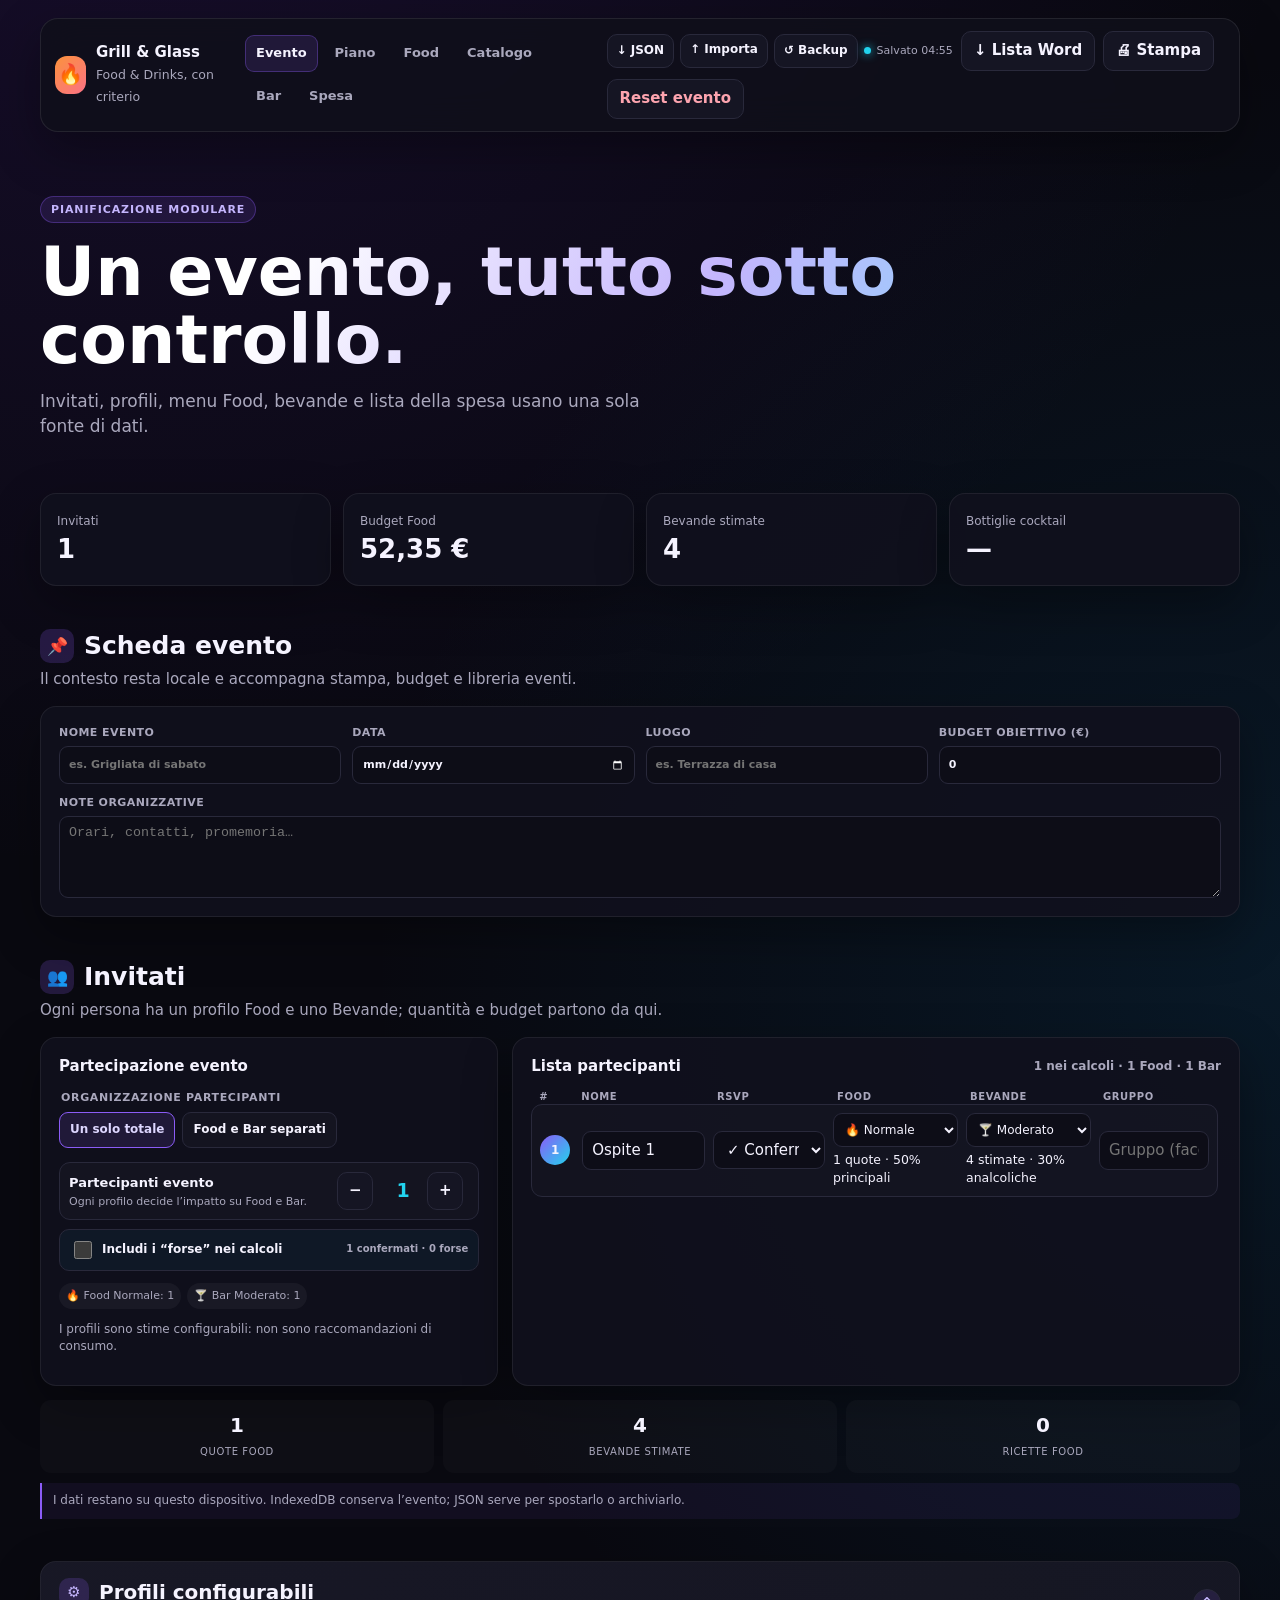
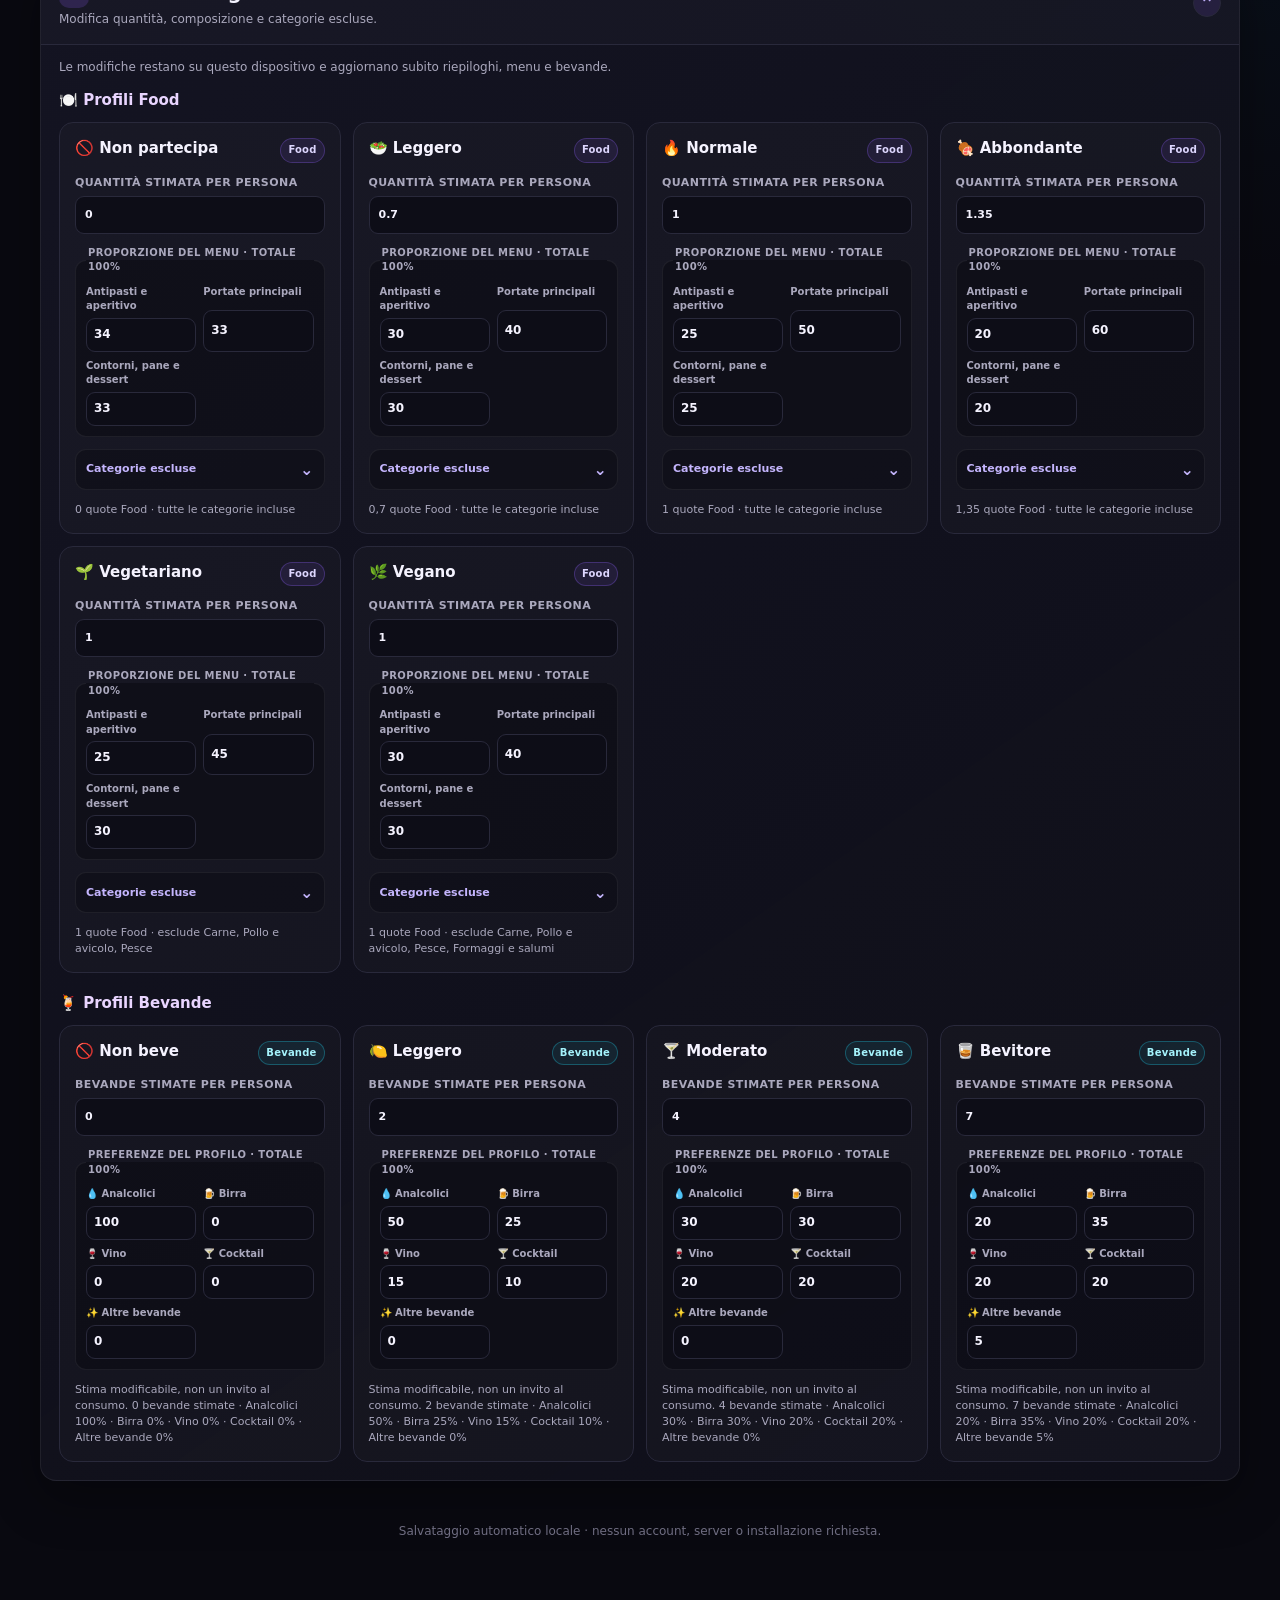
==== Grill-and-Glass/index.html @ 25c5780f "Add Grill & Glass event planner" ====
<!doctype html>
<html lang="it">
<head>
  <meta charset="utf-8">
  <meta name="viewport" content="width=device-width,initial-scale=1">
  <meta name="color-scheme" content="dark">
  <meta name="description" content="Pianifica Food, bevande, menu e acquisti per il tuo evento.">
  <title>Grill & Glass — Food & Drinks</title>
  <link rel="icon" href="data:image/svg+xml,%3Csvg xmlns='http://www.w3.org/2000/svg' viewBox='0 0 64 64'%3E%3Ctext y='.9em' font-size='56'%3E🔥%3C/text%3E%3C/svg%3E">
  <link rel="stylesheet" href="css/app.css">
</head>
<body>
  <main class="app">
    <header class="topbar">
      <div class="brand">
        <div class="brand-mark">🔥</div>
        <div><strong>Grill &amp; Glass</strong><small>Food &amp; Drinks, con criterio</small></div>
      </div>
      <nav class="nav-tabs" aria-label="Sezioni del planner">
        <button class="nav-tab active" type="button" data-view="event">Evento</button>
        <button class="nav-tab" type="button" data-view="plan">Piano</button>
        <button class="nav-tab" type="button" data-view="food">Food</button>
        <button class="nav-tab" type="button" data-view="catalog">Catalogo</button>
        <button class="nav-tab" type="button" data-view="drinks">Bar</button>
        <button class="nav-tab" type="button" data-view="shopping">Spesa</button>
      </nav>
      <div class="actions">
        <button class="btn" type="button" id="exportBtn">↓ Lista Word</button>
        <button class="btn" type="button" id="printBtn">🖨 Stampa</button>
        <button class="btn danger" type="button" id="resetAllBtn">Reset evento</button>
      </div>
    </header>

    <div class="page" id="event">
      <section class="hero">
        <span class="eyebrow">Pianificazione modulare</span>
        <h1>Un evento, tutto sotto controllo.</h1>
        <p>Invitati, profili, menu Food, bevande e lista della spesa usano una sola fonte di dati.</p>
      </section>
      <section class="overview" aria-label="Riepilogo evento">
        <div class="metric"><span>Invitati</span><b id="ovGuests">—</b></div>
        <div class="metric"><span>Budget Food</span><b id="ovCost">—</b></div>
        <div class="metric"><span>Bevande stimate</span><b id="ovDrinks">—</b></div>
        <div class="metric"><span>Bottiglie cocktail</span><b id="ovBottles">—</b></div>
      </section>

      <section class="section event-brief-section">
        <div class="section-head"><div><div class="section-title"><i>📌</i>Scheda evento</div><p>Il contesto resta locale e accompagna stampa, budget e libreria eventi.</p></div></div>
        <article class="panel"><div class="event-brief" id="eventBrief"></div></article>
      </section>

      <section class="section" id="guests">
        <div class="section-head">
          <div>
            <div class="section-title"><i>👥</i>Invitati</div>
            <p>Ogni persona ha un profilo Food e uno Bevande; quantità e budget partono da qui.</p>
          </div>
        </div>
        <div class="two-col">
          <article class="panel">
            <div class="subhead">Partecipazione evento</div>
            <fieldset class="mode-switch">
              <legend>Organizzazione partecipanti</legend>
              <label><input type="radio" name="participantMode" value="single">Un solo totale</label>
              <label><input type="radio" name="participantMode" value="separate">Food e Bar separati</label>
            </fieldset>
            <div class="audience-controls" id="audienceControls"></div>
            <div class="profile-summary" id="profileSummary" aria-live="polite"></div>
            <p class="hint">I profili sono stime configurabili: non sono raccomandazioni di consumo.</p>
            <p class="guest-warning" id="guestWarning" hidden></p>
          </article>
          <article class="panel">
            <div class="subhead">Lista partecipanti <span class="hint" id="estimateLabel"></span></div>
            <div class="participant-head"><span>#</span><span>Nome</span><span>RSVP</span><span>Food</span><span>Bevande</span><span>Gruppo</span></div>
            <div class="participant-list" id="participantList"></div>
          </article>
        </div>
        <div class="totals">
          <div class="total"><b id="guestEstimated">—</b><span>Quote Food</span></div>
          <div class="total"><b id="guestDrinkers">—</b><span>Bevande stimate</span></div>
          <div class="total"><b id="guestConfigured">—</b><span>Ricette Food</span></div>
        </div>
      </section>

      <section class="section">
        <details class="panel profile-settings" open>
          <summary><span><span class="section-title compact"><i>⚙️</i>Profili configurabili</span><small>Modifica quantità, composizione e categorie escluse.</small></span><span class="summary-chevron">⌄</span></summary>
          <p class="hint">Le modifiche restano su questo dispositivo e aggiornano subito riepiloghi, menu e bevande.</p>
          <div id="profileEditor"></div>
        </details>
      </section>
    </div>

    <section class="section page" id="plan" hidden>
      <div class="page-kicker">Event control</div>
      <div class="section-head"><div><div class="section-title"><i>✨</i>Piano evento</div><p>Controlli rapidi, avanzi e una libreria locale di eventi e template.</p></div></div>
      <div class="plan-grid">
        <article class="panel"><div class="subhead"><span>Controllo di completezza</span><span class="hint" id="planCheckMeta"></span></div><div id="planChecks" class="check-list"></div></article>
        <article class="panel"><div class="subhead"><span>Budget</span><span class="hint">Stima modificabile</span></div><div id="budgetSummary" class="budget-summary"></div></article>
      </div>
      <article class="panel leftovers-panel">
        <div class="subhead"><span>♻️ Piano avanzi e sprechi</span><span class="hint">Promemoria locali: verifica sempre sicurezza e conservazione.</span></div>
        <p class="hint">Indica un’azione soltanto per ciò che vuoi pianificare dopo l’evento; l’app non suggerisce tempi di conservazione.</p>
        <div id="leftoversList" class="leftovers-list"></div>
      </article>
      <article class="panel library-panel">
        <div class="subhead"><span>🗂 Libreria locale</span><div class="inline"><button class="btn" id="duplicateEventBtn" type="button">＋ Duplica evento</button><button class="btn" id="saveTemplateBtn" type="button">☆ Salva come template</button></div></div>
        <p class="hint">Ogni evento resta in IndexedDB su questo dispositivo. I template eliminano spunte di spesa e piano avanzi.</p>
        <div id="eventLibrary" class="event-library"></div>
      </article>
    </section>

    <section class="section page" id="food" hidden>
      <div class="page-kicker">Food operations</div>
      <div class="section-head">
        <div>
          <div class="section-title"><i>🍽️</i>Food</div>
          <p>Scegli il tipo di evento, componi un menu modulare e conserva la tua lista base.</p>
        </div>
        <div class="actions">
          <button class="btn" type="button" id="selectAllBtn">✓ Tutto acquistato</button>
          <button class="btn" type="button" id="deselectAllBtn">○ Deseleziona</button>
          <button class="btn" type="button" id="resetQtyBtn">↺ Reset quantità</button>
          <button class="btn warm" type="button" id="addProductBtn">＋ Prodotto</button>
        </div>
      </div>

      <div class="panel event-type-panel">
        <label for="eventType"><b>Tipo di evento</b><select id="eventType"></select></label>
        <p id="eventTypeDescription" class="hint"></p>
        <div class="food-plan-summary" id="foodPlanSummary" aria-live="polite"></div>
      </div>
      <div class="menu-categories" id="foodCategoryControls"></div>
      <div id="foodRecipeAccordions"></div>

      <div class="panel toolbar">
        <label class="filter" for="productCategory">Lista base<select id="productCategory"></select></label>
        <label class="search" for="productSearch">Cerca prodotto<input id="productSearch" type="search" placeholder="es. costine, pane…"></label>
        <span class="hint" id="productVisible"></span>
      </div>
      <div class="panel">
        <div class="subhead"><span>Spesa completata</span><span class="hint" id="purchaseProgress"></span></div>
        <div class="progress-wrap"><div class="progress" id="purchaseBar"></div></div>
      </div>
      <div id="productList"></div>
      <article class="panel shopping" id="summary">
        <div class="subhead"><span>🛒 Lista della spesa</span><span class="hint" id="shoppingMeta"></span></div>
        <div class="scroll">
          <table>
            <thead><tr><th>Categoria</th><th>Prodotto o ricetta</th><th>Origine</th><th>Quantità</th><th>Prezzo</th><th>Stato</th></tr></thead>
            <tbody id="shoppingBody"></tbody>
          </table>
        </div>
      </article>
    </section>

    <section class="section page" id="shopping" hidden>
      <div class="page-kicker">Shopping run</div>
      <div class="section-head"><div><div class="section-title"><i>🛒</i>Spesa sul campo</div><p>Solo ciò che manca, ordinato per categoria e pensato per il telefono.</p></div><div class="actions"><button class="btn" type="button" id="fieldCheckAllBtn">✓ Segna tutto</button><button class="btn" type="button" id="fieldPrintBtn">🖨 Stampa</button></div></div>
      <div class="panel field-summary" id="fieldShoppingSummary"></div>
      <div id="fieldShoppingList" class="field-shopping-list"></div>
    </section>

    <section class="section page" id="catalog" hidden>
      <div class="page-kicker">Food catalogue</div>
      <div class="section-head">
        <div>
          <div class="section-title"><i>📚</i>Tutte le ricette</div>
          <p>Esplora proposte per tutti i tipi di evento; la selezione entra nel menu attivo.</p>
        </div>
      </div>
      <div class="panel toolbar">
        <label class="filter" for="catalogCategory">Categoria<select id="catalogCategory"></select></label>
        <label class="search" for="catalogSearch">Cerca ricetta<input id="catalogSearch" type="search" placeholder="es. focaccia, pesce, vegano…"></label>
        <span class="hint" id="catalogVisible"></span>
      </div>
      <div class="recipe-grid" id="catalogGrid"></div>
    </section>

    <section class="section page" id="drinks" hidden>
      <div class="page-kicker">Bar operations</div>
      <div class="section-head">
        <div>
          <div class="section-title"><i>🍹</i>Bevande</div>
          <p>Il totale deriva dai profili; qui decidi soltanto come distribuirlo.</p>
        </div>
      </div>
      <article class="panel mix-panel">
        <div class="subhead"><span>Mix bevande</span><span class="hint" id="mixTotal">—</span></div>
        <p class="hint">Modificare una quota ribilancia le altre. Il mix fa sempre 100% e non cambia il totale stimato.</p>
        <div id="drinkMix"></div>
        <div class="inline"><button class="btn" type="button" id="suggestedMixBtn">↺ Usa il suggerimento dei profili</button><span class="hint" id="mixSuggestion"></span></div>
      </article>
      <div class="panel toolbar">
        <label class="search" for="drinkSearch">Cerca cocktail<input id="drinkSearch" type="search" placeholder="es. spritz, gin…"></label>
        <label class="filter" for="drinkCategory">Categoria<select id="drinkCategory"></select></label>
        <span class="hint" id="drinkSelected"></span>
      </div>
      <div class="drink-grid" id="drinkGrid"></div>
      <div class="panel" style="margin-top:14px">
        <div class="subhead"><span>Ripartizione cocktail</span><span class="hint" id="mixerMeta"></span></div>
        <div class="mixer" id="mixerList"></div>
      </div>
      <div class="drink-results">
        <article class="panel">
          <div class="subhead">Distribuzione bevande</div>
          <div class="bars" id="drinkBars"></div>
          <div class="subhead" style="margin-top:18px">Profili partecipanti</div>
          <div class="bars" id="profileBars"></div>
        </article>
        <article class="panel">
          <div class="subhead">Ingredienti cocktail e bottiglie</div>
          <p class="hint">Modifica la capacità della bottiglia: il calcolo aggiorna subito il risultato.</p>
          <div id="ingredientList"></div>
          <div class="bottle-grid" id="bottleGrid" style="margin-top:12px"></div>
        </article>
      </div>
    </section>

    <p class="footer">Salvataggio automatico locale · nessun account, server o installazione richiesta.</p>
  </main>

  <div class="dialog" id="productDialog" role="dialog" aria-modal="true" aria-labelledby="dialogTitle">
    <form class="modal" id="productForm">
      <div class="subhead"><h2 id="dialogTitle">Aggiungi prodotto</h2><button class="icon-btn" type="button" id="dialogClose" aria-label="Chiudi">×</button></div>
      <div class="fields">
        <div class="field full"><label for="newName">Nome prodotto</label><input id="newName" required></div>
        <div class="field"><label for="newCategory">Categoria</label><input id="newCategory" placeholder="Varie"></div>
        <div class="field"><label for="newUnit">Unità</label><input id="newUnit" placeholder="unità"></div>
        <div class="field"><label for="newPerPerson">Quantità per persona</label><input id="newPerPerson" type="number" min="0" step="0.1" value="0"></div>
        <div class="field"><label for="newBase">Quantità base</label><input id="newBase" type="number" min="0" step="0.1" value="1"></div>
        <div class="field"><label for="newPrice">Prezzo unitario €</label><input id="newPrice" type="number" min="0" step="0.01" value="0"></div>
        <div class="field"><label for="newEquiv">Unità equivalente</label><input id="newEquiv" placeholder="es. kg"></div>
        <div class="field full"><label for="newFactor">Fattore equivalenza (opzionale)</label><input id="newFactor" type="number" min="0" step="0.01" value="1"></div>
      </div>
      <div class="modal-foot"><button class="btn" type="button" id="dialogCancel">Annulla</button><button class="btn primary" type="submit">Aggiungi</button></div>
    </form>
  </div>
  <div class="toast" id="toast" role="status" aria-live="polite"></div>

  <script src="js/formatters.js?v=5"></script>
  <script src="data/defaults.js?v=5"></script>
  <script src="data/food-drinks.js?v=5"></script>
  <script src="js/storage.js?v=5"></script>
  <script src="js/state.js?v=5"></script>
  <script src="js/calculations.js?v=5"></script>
  <script src="js/render/ui.js?v=5"></script>
  <script src="js/app.js?v=5"></script>
</body>
</html>
---- Grill-and-Glass/css/app.css ----
:root{--bg:#090910;--surface:#10101b;--card:#151523;--card2:#1b1b2b;--line:#29293b;--text:#f5f3ff;--muted:#aaa8bd;--dim:#737186;--violet:#8b5cf6;--cyan:#22d3ee;--orange:#fb923c;--pink:#fb7185;--green:#4ade80;--r:16px;--shadow:0 18px 50px #0005}*{box-sizing:border-box}html{scroll-behavior:smooth}body{margin:0;background:radial-gradient(circle at 10% -10%,#4c1d953b,transparent 32%),radial-gradient(circle at 100% 30%,#07598532,transparent 35%),var(--bg);color:var(--text);font:15px/1.45 Inter,ui-sans-serif,system-ui,sans-serif}button,input,select{font:inherit}button{cursor:pointer}button:focus-visible,input:focus-visible,select:focus-visible{outline:3px solid #22d3ee99;outline-offset:2px}.app{max-width:1240px;margin:auto;padding:18px 20px 70px}.topbar{position:sticky;top:12px;z-index:10;display:flex;align-items:center;justify-content:space-between;gap:14px;padding:12px 14px;margin-bottom:36px;border:1px solid #ffffff16;border-radius:18px;background:#10101bd9;backdrop-filter:blur(18px);box-shadow:var(--shadow)}.brand{display:flex;gap:10px;align-items:center}.brand-mark{display:grid;place-items:center;width:38px;height:38px;border-radius:12px;background:linear-gradient(135deg,var(--orange),var(--pink));font-size:20px}.brand strong{display:block;font-size:15px}.brand small{color:var(--muted)}.nav,.actions,.toolbar,.stepper,.inline{display:flex;gap:8px;align-items:center;flex-wrap:wrap}.nav a{color:var(--muted);text-decoration:none;font-size:13px}.btn,.icon-btn,.chip{border:1px solid var(--line);background:var(--card);color:var(--text);border-radius:10px;min-height:38px;padding:8px 12px;font-weight:650}.btn:hover,.icon-btn:hover{border-color:#8b5cf6aa;background:var(--card2)}.btn.primary{border:0;background:linear-gradient(135deg,var(--violet),#2563eb)}.btn.warm{border:0;background:linear-gradient(135deg,#ea580c,var(--pink))}.btn.danger{color:#fda4af}.icon-btn{padding:0;width:36px}.hero{padding:28px 0 34px}.eyebrow{display:inline-flex;padding:5px 10px;border:1px solid #8b5cf655;border-radius:999px;color:#c4b5fd;background:#8b5cf622;font-size:11px;font-weight:800;letter-spacing:.08em;text-transform:uppercase}.hero h1{font-size:clamp(38px,7vw,68px);line-height:1;margin:15px 0;background:linear-gradient(120deg,#fff 20%,#c4b5fd 55%,#67e8f9);color:transparent;background-clip:text}.hero p{max-width:620px;color:var(--muted);font-size:17px;margin:0}.overview{display:grid;grid-template-columns:repeat(4,1fr);gap:12px;margin:20px 0 42px}.metric,.panel,.card{border:1px solid #ffffff12;background:#11111ddd;border-radius:var(--r);box-shadow:var(--shadow)}.metric{padding:16px}.metric b{display:block;font-size:26px;font-variant-numeric:tabular-nums}.metric span,.hint,.muted{color:var(--muted);font-size:12px}.section{margin:42px 0}.section-head{display:flex;align-items:end;justify-content:space-between;gap:16px;margin-bottom:15px}.section-title{display:flex;gap:10px;align-items:center;font-size:25px;font-weight:800}.section-title i{display:grid;place-items:center;width:34px;height:34px;border-radius:10px;background:#8b5cf633;color:#c4b5fd;font-style:normal;font-size:17px}.section-head p{margin:5px 0 0;color:var(--muted)}.panel{padding:18px}.two-col{display:grid;grid-template-columns:minmax(280px,.85fr) 1.35fr;gap:14px}.subhead{display:flex;justify-content:space-between;align-items:center;gap:10px;margin:0 0 12px;font-weight:800}.guest-control{display:grid;grid-template-columns:42px 1fr 42px;align-items:center;max-width:220px}.guest-control output{text-align:center;font-size:29px;font-weight:800}.profile-grid{display:grid;grid-template-columns:repeat(2,1fr);gap:8px;margin-top:14px}.profile{padding:10px;border:1px solid var(--line);border-radius:11px;background:#ffffff06}.profile label{display:flex;justify-content:space-between;gap:6px;font-size:12px;font-weight:700}.profile input{margin-top:7px}.participant-list{display:grid;gap:8px;max-height:390px;overflow:auto;padding-right:3px}.participant{display:grid;grid-template-columns:34px minmax(0,1fr) 130px 64px;gap:8px;align-items:center;padding:8px;border:1px solid var(--line);border-radius:11px;background:#ffffff05}.avatar{display:grid;place-items:center;width:30px;height:30px;border-radius:50%;background:linear-gradient(135deg,var(--violet),var(--cyan));font-size:12px;font-weight:800}.participant em{font-style:normal;color:var(--cyan);font-weight:800;text-align:right}.totals{display:grid;grid-template-columns:repeat(3,1fr);gap:9px;margin-top:14px}.total{padding:11px;border-radius:11px;background:#ffffff06;text-align:center}.total b{display:block;font-size:20px}.total span{font-size:10px;color:var(--muted);text-transform:uppercase;letter-spacing:.06em}.toolbar{padding:12px;margin-bottom:13px}.toolbar .search{flex:1;min-width:180px}.filter{min-width:130px}.category{margin:20px 0}.category h3{font-size:15px;margin:0 0 8px;color:#e9d5ff}.scroll{overflow:auto;border:1px solid var(--line);border-radius:12px}table{width:100%;border-collapse:collapse;min-width:940px}th,td{padding:10px;border-bottom:1px solid #ffffff0d;text-align:left;vertical-align:middle}th{font-size:10px;color:var(--muted);text-transform:uppercase;letter-spacing:.07em;background:#ffffff05}td{font-size:13px}.product-name{font-weight:800}.note{display:block;color:var(--dim);font-size:11px}.number{width:76px;text-align:center}.price{width:82px}.manual{color:#fbbf24;font-size:10px;font-weight:800}.acquired{opacity:.5}.acquired .product-name{text-decoration:line-through}.progress-wrap{height:9px;border-radius:99px;background:#ffffff12;overflow:hidden}.progress{height:100%;background:linear-gradient(90deg,var(--violet),var(--cyan));transition:width .2s}.shopping{margin-top:16px}.shopping table{min-width:680px}.status{padding:3px 7px;border-radius:99px;background:#ffffff12;color:var(--muted);font-size:11px;font-weight:700}.status.done{background:#16653466;color:#bbf7d0}.drink-grid{display:grid;grid-template-columns:repeat(auto-fill,minmax(205px,1fr));gap:10px}.drink{position:relative;min-height:175px;padding:15px;border:1px solid var(--line);border-radius:14px;background:#ffffff05;text-align:left;color:var(--text);overflow:hidden}.drink:hover,.drink.selected{border-color:#8b5cf6bb;background:#8b5cf61a}.drink .emoji{font-size:25px}.drink b{display:block;margin-top:10px}.drink small{color:var(--muted)}.recipe{position:absolute;inset:auto 8px 8px;max-height:0;overflow:auto;opacity:0;padding:0 8px;border-radius:9px;background:#0b0b14ee;transition:.2s;font-size:11px}.drink:hover .recipe,.drink:focus-visible .recipe{max-height:110px;padding:8px;opacity:1}.recipe div{display:flex;justify-content:space-between;gap:8px}.selected-mark{position:absolute;right:10px;top:10px;display:none;color:#a7f3d0}.selected .selected-mark{display:block}.mixer{display:grid;gap:9px}.mix-row{display:grid;grid-template-columns:32px minmax(100px,1fr) minmax(160px,2fr) 90px 32px;gap:10px;align-items:center;padding:11px;border:1px solid var(--line);border-radius:12px;background:#ffffff05}.mix-row output{font-size:18px;font-weight:800;color:#c4b5fd;text-align:right}.range-control{display:grid;grid-template-columns:32px 1fr 32px 45px;gap:7px;align-items:center}.range-control input{padding:0}.empty{padding:24px;text-align:center;color:var(--muted);border:1px dashed var(--line);border-radius:12px}.drink-results{display:grid;grid-template-columns:1fr 1fr;gap:14px;margin-top:14px}.bars{display:grid;gap:9px}.bar-row{display:grid;grid-template-columns:minmax(100px,1fr) 1.5fr auto;gap:9px;align-items:center;font-size:12px}.bar-bg{height:7px;border-radius:99px;background:#ffffff12;overflow:hidden}.bar{height:100%;border-radius:99px;background:linear-gradient(90deg,var(--violet),var(--cyan))}.ingredient{display:grid;grid-template-columns:minmax(90px,1fr) 78px 62px 52px;gap:8px;align-items:center;padding:8px;border-bottom:1px solid #ffffff0d;font-size:12px}.bottle-grid{display:grid;grid-template-columns:repeat(auto-fit,minmax(140px,1fr));gap:8px}.bottle{padding:10px;border-radius:11px;background:#ffffff06}.bottle b{display:block;color:#c4b5fd;font-size:18px}.dialog{position:fixed;inset:0;z-index:20;display:none;align-items:center;justify-content:center;padding:16px;background:#0009}.dialog.open{display:flex}.modal{width:min(500px,100%);padding:18px;border:1px solid var(--line);border-radius:16px;background:var(--surface);box-shadow:var(--shadow)}.modal h2{margin:0 0 14px}.fields{display:grid;grid-template-columns:1fr 1fr;gap:10px}.field{display:grid;gap:5px}.field.full{grid-column:1/-1}.field label{font-size:11px;color:var(--muted);font-weight:800;text-transform:uppercase}input,select{width:100%;min-height:38px;padding:8px 9px;border:1px solid var(--line);border-radius:9px;background:#0d0d17;color:var(--text)}.modal-foot{display:flex;justify-content:flex-end;gap:8px;margin-top:16px}.toast{position:fixed;right:18px;bottom:18px;z-index:30;max-width:340px;padding:11px 14px;border:1px solid #ffffff1c;border-radius:11px;background:#171725;box-shadow:var(--shadow);opacity:0;transform:translateY(10px);pointer-events:none;transition:.2s}.toast.show{opacity:1;transform:none}.footer{text-align:center;color:var(--dim);font-size:12px;margin-top:35px}@media(max-width:800px){.topbar{align-items:flex-start;position:static;flex-direction:column}.overview{grid-template-columns:repeat(2,1fr)}.two-col,.drink-results{grid-template-columns:1fr}.participant{grid-template-columns:32px 1fr}.participant select,.participant em{grid-column:2;text-align:left}.mix-row{grid-template-columns:30px 1fr 30px}.range-control{grid-column:1/-1}.mix-row output{grid-column:1/-1;text-align:left}.nav{display:none}}@media(max-width:480px){.app{padding:12px}.overview{gap:8px}.metric{padding:12px}.metric b{font-size:21px}.actions{width:100%}.actions .btn{flex:1;padding:8px}.profile-grid,.totals{grid-template-columns:1fr 1fr}.ingredient{grid-template-columns:1fr 70px 55px}.ingredient .liters{display:none}.fields{grid-template-columns:1fr}.field.full{grid-column:auto}}

/* Views keep the planner focused: one operational area at a time. */
.page[hidden]{display:none!important}.nav-tabs{display:flex;gap:6px;align-items:center;flex-wrap:wrap}.nav-tab{border:1px solid transparent;background:transparent;color:var(--muted);border-radius:9px;padding:8px 10px;font-size:13px;font-weight:750}.nav-tab:hover,.nav-tab.active{color:var(--text);border-color:#8b5cf655;background:#8b5cf622}.page{animation:page-in .22s ease both}@keyframes page-in{from{opacity:0;transform:translateY(6px)}to{opacity:1;transform:translateY(0)}}.page-kicker{color:var(--cyan);font-size:11px;font-weight:800;letter-spacing:.1em;text-transform:uppercase;margin-bottom:8px}@media(max-width:800px){.nav-tabs{width:100%}.nav-tab{flex:1}.topbar{position:sticky}}

.data-tools{display:flex;align-items:center;gap:6px;flex-wrap:wrap}.data-tools .btn{min-height:34px;padding:6px 9px;font-size:12px}.save-state{display:inline-flex;align-items:center;gap:6px;color:var(--muted);font-size:11px;white-space:nowrap}.save-state::before{content:'';width:7px;height:7px;border-radius:50%;background:var(--cyan);box-shadow:0 0 10px var(--cyan)}.save-state[data-state="saving"]::before{background:#fbbf24;box-shadow:0 0 10px #fbbf24}.save-state[data-state="error"]::before{background:var(--pink);box-shadow:0 0 10px var(--pink)}.data-note{margin:10px 0 0;padding:9px 11px;border-left:2px solid #8b5cf6;background:#8b5cf612;border-radius:0 8px 8px 0;color:var(--muted);font-size:12px}@media(max-width:800px){.data-tools{width:100%}.save-state{margin-left:auto}}

.mode-switch{display:flex;gap:7px;flex-wrap:wrap;margin:10px 0 14px;padding:0;border:0}.mode-switch legend{font-size:11px;color:var(--muted);font-weight:800;text-transform:uppercase;letter-spacing:.06em;margin-bottom:6px}.mode-switch label{position:relative;display:flex;align-items:center;gap:6px;min-height:36px;padding:7px 10px;border:1px solid var(--line);border-radius:9px;background:#ffffff05;font-size:12px;font-weight:750}.mode-switch input{position:absolute;opacity:0;inset:0;cursor:pointer}.mode-switch label:has(input:checked){border-color:#8b5cf6;background:#8b5cf622;color:#ddd6fe}.audience-controls{display:grid;gap:9px}.audience-row{display:grid;grid-template-columns:minmax(0,1fr) 42px 34px 42px;gap:7px;align-items:center;padding:9px;border:1px solid var(--line);border-radius:11px;background:#ffffff05}.audience-row b{font-size:13px}.audience-row small{display:block;color:var(--muted);font-size:11px}.audience-row output{font-size:19px;font-weight:850;text-align:center;color:var(--cyan)}.profile-summary{display:flex;flex-wrap:wrap;gap:6px;margin-top:12px}.profile-summary span{padding:5px 7px;border-radius:99px;background:#ffffff0b;color:var(--muted);font-size:11px}.participant{grid-template-columns:34px minmax(100px,1fr) minmax(125px,.9fr) minmax(125px,.9fr)}.participant .participation{grid-column:auto;color:var(--muted);font-size:11px;font-style:normal;text-align:left}.participant-head{display:grid;grid-template-columns:34px minmax(100px,1fr) minmax(125px,.9fr) minmax(125px,.9fr);gap:8px;padding:0 8px;color:var(--muted);font-size:10px;font-weight:800;text-transform:uppercase;letter-spacing:.06em}.guest-warning{margin-top:11px;color:#fcd34d;font-size:12px}.guest-warning[hidden]{display:none}@media(max-width:800px){.participant-head{display:none}.participant{grid-template-columns:32px 1fr}.participant [data-grill],.participant [data-drink]{grid-column:2}.mode-switch label{flex:1}.audience-row{grid-template-columns:minmax(0,1fr) 42px 34px 42px}}

/* Food & Drinks: configuration, menu building, and recipe selection. */
.section-title.compact{font-size:20px}.section-title.compact i{width:30px;height:30px;font-size:15px}.profile-settings{padding:0;overflow:hidden;background:linear-gradient(145deg,#151523ee,#10101bdd)}.profile-settings>summary{display:flex;align-items:center;justify-content:space-between;gap:16px;min-height:74px;padding:16px 18px;list-style:none;cursor:pointer}.profile-settings>summary::-webkit-details-marker,.recipe-accordion>summary::-webkit-details-marker{display:none}.profile-settings>summary:focus-visible,.recipe-accordion>summary:focus-visible{outline:3px solid #22d3ee99;outline-offset:-3px}.profile-settings>summary small{display:block;margin:3px 0 0;color:var(--muted);font-size:12px;font-weight:500}.profile-settings[open]>summary{border-bottom:1px solid var(--line);background:#ffffff04}.summary-chevron{display:grid;place-items:center;width:28px;height:28px;border:1px solid var(--line);border-radius:50%;color:#c4b5fd;font-size:18px;transition:transform .2s,background .2s}.profile-settings[open] .summary-chevron,.recipe-accordion[open] .summary-chevron{transform:rotate(180deg);background:#8b5cf622}.profile-settings>.hint{margin:14px 18px 0}.profile-settings #profileEditor{padding:14px 18px 18px}.profile-editor-grid,.profile-cards,.profile-card-grid{display:grid;grid-template-columns:repeat(auto-fit,minmax(260px,1fr));gap:12px}.profile-card,.profile-editor-card{position:relative;display:grid;gap:12px;padding:15px;border:1px solid var(--line);border-radius:14px;background:#ffffff05}.profile-card:hover,.profile-editor-card:hover{border-color:#8b5cf677}.profile-card-head,.profile-card-header{display:flex;align-items:flex-start;justify-content:space-between;gap:10px}.profile-card h3,.profile-editor-card h3{margin:0;font-size:15px}.profile-card p,.profile-editor-card p{margin:3px 0 0;color:var(--muted);font-size:11px}.profile-icon{display:grid;place-items:center;width:34px;height:34px;border-radius:11px;background:#8b5cf622;font-size:18px}.profile-field,.profile-control{display:grid;gap:5px}.profile-field>label,.profile-control>label,.profile-card label{color:var(--muted);font-size:11px;font-weight:800;letter-spacing:.04em;text-transform:uppercase}.profile-field input,.profile-control input{max-width:130px}.profile-card .hint{margin:0}.course-mix,.profile-course-mix{display:grid;grid-template-columns:repeat(3,minmax(0,1fr));gap:7px}.course-mix-item,.profile-course{display:grid;gap:4px;padding:8px;border:1px solid #ffffff10;border-radius:10px;background:#0b0b14aa}.course-mix-item span,.profile-course span{color:var(--muted);font-size:10px;font-weight:750}.course-mix-item input,.profile-course input{min-height:33px;padding:5px 6px;font-size:13px}.excluded-categories,.category-exclusions,.profile-exclusions{display:flex;flex-wrap:wrap;gap:6px}.excluded-categories>label,.category-exclusions>label,.profile-exclusions>label{position:relative;display:inline-flex;align-items:center;min-height:31px;padding:6px 8px;border:1px solid var(--line);border-radius:999px;background:#ffffff04;color:var(--muted);font-size:11px;font-weight:700;letter-spacing:0;text-transform:none;cursor:pointer}.excluded-categories input,.category-exclusions input,.profile-exclusions input{position:absolute;opacity:0;inset:0;cursor:pointer}.excluded-categories>label:has(input:checked),.category-exclusions>label:has(input:checked),.profile-exclusions>label:has(input:checked){border-color:#fb7185aa;background:#fb71851c;color:#fecdd3;text-decoration:line-through}.profile-impact,.profile-footnote{padding:8px 10px;border-left:2px solid var(--cyan);border-radius:0 8px 8px 0;background:#22d3ee0d;color:var(--muted);font-size:11px}.profile-settings button:not(.btn){color:inherit}

.event-type-panel{display:grid;grid-template-columns:minmax(220px,.75fr) minmax(0,1.5fr);gap:12px;align-items:end;margin-bottom:14px}.event-type-panel>label{display:grid;gap:6px}.event-type-panel>label>b{font-size:12px}.event-type-panel select{border-color:#8b5cf655;background:linear-gradient(135deg,#8b5cf61c,#0d0d17)}.event-type-panel .hint{margin:0}.food-plan-summary{display:flex;flex-wrap:wrap;gap:6px;align-items:center;min-height:38px}.food-plan-summary span,.plan-stat{padding:6px 8px;border:1px solid #ffffff10;border-radius:999px;background:#ffffff08;color:var(--muted);font-size:11px;font-weight:700}.food-plan-summary strong,.plan-stat strong{color:#e9d5ff}.event-type-grid,.event-type-cards,.event-cards{display:grid;grid-template-columns:repeat(auto-fit,minmax(175px,1fr));gap:9px}.event-type-card,.event-option{position:relative;display:grid;gap:5px;min-height:112px;padding:13px;border:1px solid var(--line);border-radius:13px;background:#ffffff05;color:var(--text);text-align:left;cursor:pointer;transition:transform .18s,border-color .18s,background .18s}.event-type-card:hover,.event-option:hover{transform:translateY(-1px);border-color:#8b5cf6aa;background:#8b5cf614}.event-type-card.is-selected,.event-type-card[aria-pressed="true"],.event-type-card:has(input:checked),.event-option.is-selected,.event-option[aria-pressed="true"]{border-color:var(--violet);background:linear-gradient(135deg,#8b5cf62e,#22d3ee12);box-shadow:inset 0 0 0 1px #8b5cf644}.event-type-card input,.event-option input{position:absolute;opacity:0;inset:0;cursor:pointer}.event-type-card .event-icon,.event-option .event-icon{font-size:24px}.event-type-card b,.event-option b{font-size:14px}.event-type-card small,.event-option small{color:var(--muted);font-size:11px;line-height:1.35}.event-type-card .selected-mark,.event-option .selected-mark{display:block;right:10px;top:10px;color:#c4b5fd}.event-type-card:not(.is-selected):not([aria-pressed="true"]) .selected-mark,.event-option:not(.is-selected):not([aria-pressed="true"]) .selected-mark{display:none}

.menu-categories{display:grid;grid-template-columns:repeat(auto-fit,minmax(162px,1fr));gap:8px;margin:14px 0}.menu-categories>button,.menu-categories>label,.category-toggle,.food-category-toggle{position:relative;display:flex;align-items:center;gap:8px;min-height:46px;padding:9px 10px;border:1px solid var(--line);border-radius:12px;background:#ffffff05;color:var(--muted);font-size:12px;font-weight:750;text-align:left;transition:border-color .18s,background .18s,color .18s}.menu-categories>button:hover,.menu-categories>label:hover,.category-toggle:hover,.food-category-toggle:hover{border-color:#8b5cf688;background:#8b5cf611;color:var(--text)}.menu-categories>button.is-active,.menu-categories>button[aria-pressed="true"],.menu-categories>label:has(input:checked),.category-toggle.is-active,.category-toggle[aria-pressed="true"],.category-toggle:has(input:checked),.food-category-toggle.is-active,.food-category-toggle[aria-pressed="true"],.food-category-toggle:has(input:checked){border-color:#8b5cf6bb;background:#8b5cf624;color:#e9d5ff}.menu-categories input,.category-toggle input,.food-category-toggle input{position:absolute;opacity:0;inset:0;cursor:pointer}.menu-categories .category-icon,.category-toggle .category-icon,.food-category-toggle .category-icon{font-size:18px}.menu-categories .category-count,.category-toggle .category-count,.food-category-toggle .category-count{margin-left:auto;padding:2px 6px;border-radius:99px;background:#ffffff12;color:var(--muted);font-size:10px;font-variant-numeric:tabular-nums}.menu-categories .category-course,.category-toggle .category-course{color:var(--cyan);font-size:10px;font-weight:800;text-transform:uppercase;letter-spacing:.06em}

#foodRecipeAccordions{display:grid;gap:11px}.recipe-accordion{padding:0;overflow:hidden;background:linear-gradient(145deg,#151523e8,#10101be8)}.recipe-accordion>summary{display:flex;align-items:center;justify-content:space-between;gap:12px;min-height:58px;padding:13px 15px;list-style:none;cursor:pointer}.recipe-accordion>summary:hover{background:#ffffff04}.recipe-accordion[open]>summary{border-bottom:1px solid var(--line)}.recipe-accordion-title,.recipe-accordion-head{display:flex;align-items:center;gap:9px;min-width:0;font-size:14px;font-weight:800}.recipe-accordion-title small,.recipe-accordion-head small{overflow:hidden;color:var(--muted);font-size:11px;font-weight:600;text-overflow:ellipsis;white-space:nowrap}.recipe-accordion-count{margin-left:auto;padding:4px 7px;border-radius:999px;background:#8b5cf622;color:#ddd6fe;font-size:10px;font-weight:800;white-space:nowrap}.recipe-accordion-body,.recipe-list{display:grid;gap:9px;padding:12px 14px 14px}.recipe-card,.catalog-recipe-card{position:relative;display:grid;gap:9px;padding:13px;border:1px solid var(--line);border-radius:13px;background:#ffffff04;color:var(--text);text-align:left;transition:border-color .18s,background .18s,transform .18s}.recipe-card:hover,.catalog-recipe-card:hover{border-color:#8b5cf688;background:#8b5cf60e}.recipe-card.is-selected,.recipe-card.selected,.recipe-card[aria-pressed="true"],.recipe-card:has(input:checked),.catalog-recipe-card.is-selected,.catalog-recipe-card.selected,.catalog-recipe-card[aria-pressed="true"],.catalog-recipe-card:has(input:checked){border-color:#8b5cf6bb;background:linear-gradient(135deg,#8b5cf620,#22d3ee0d);box-shadow:inset 0 0 0 1px #8b5cf633}.recipe-card>input,.catalog-recipe-card>input{position:absolute;opacity:0;inset:0;cursor:pointer}.recipe-card-head,.recipe-card-header{display:flex;align-items:flex-start;justify-content:space-between;gap:10px}.recipe-card h3,.recipe-card-title,.catalog-recipe-card h3{margin:0;font-size:14px}.recipe-card .recipe-category,.catalog-recipe-card .recipe-category{padding:3px 6px;border-radius:999px;background:#ffffff0c;color:#c4b5fd;font-size:10px;font-weight:800;white-space:nowrap}.recipe-card .recipe-note,.catalog-recipe-card .recipe-note{margin:0;color:var(--muted);font-size:11px}.recipe-tags{display:flex;flex-wrap:wrap;gap:5px}.recipe-tags span,.recipe-tag{padding:3px 6px;border:1px solid #ffffff10;border-radius:999px;background:#ffffff08;color:var(--muted);font-size:10px;font-weight:700}.recipe-ingredients{display:grid;gap:4px;padding:8px;border-radius:10px;background:#09091088}.recipe-ingredient{display:flex;justify-content:space-between;gap:8px;color:var(--muted);font-size:11px}.recipe-ingredient b{color:#ddd6fe;font-weight:700}.recipe-card-foot,.recipe-card-actions{display:flex;align-items:center;justify-content:space-between;gap:8px;color:var(--muted);font-size:11px}.recipe-card .selected-mark,.catalog-recipe-card .selected-mark{display:block;position:static;color:#a7f3d0;font-size:11px;font-weight:800}.recipe-card:not(.is-selected):not(.selected):not([aria-pressed="true"]) .selected-mark,.catalog-recipe-card:not(.is-selected):not(.selected):not([aria-pressed="true"]) .selected-mark{display:none}.recipe-grid{display:grid;grid-template-columns:repeat(auto-fill,minmax(250px,1fr));gap:11px}.recipe-grid .recipe-card,.recipe-grid .catalog-recipe-card{min-height:188px}.recipe-grid .recipe-card:hover,.recipe-grid .catalog-recipe-card:hover{transform:translateY(-2px)}.recipe-empty{grid-column:1/-1;padding:28px;border:1px dashed var(--line);border-radius:13px;color:var(--muted);text-align:center}

.mix-panel{display:grid;gap:11px}.mix-panel>.hint{margin:0}.mix-panel .inline{padding-top:3px}.mix-panel .inline .hint{min-width:0}.mix-panel .inline .btn{white-space:normal}.mix-total,.mix-summary{padding:5px 8px;border-radius:999px;background:#22d3ee14;color:#a5f3fc;font-size:11px;font-weight:800}.mix-control{display:grid;grid-template-columns:minmax(135px,1fr) minmax(150px,2fr) 70px;gap:12px;align-items:center;padding:11px;border:1px solid var(--line);border-radius:12px;background:#ffffff05}.mix-control:focus-within,#drinkMix .mix-row:focus-within{border-color:#22d3ee99;background:#22d3ee0a}.mix-control-label,.mix-label{display:flex;align-items:center;gap:7px;min-width:0;font-size:12px;font-weight:800}.mix-control-label span:last-child,.mix-label span:last-child{overflow:hidden;text-overflow:ellipsis;white-space:nowrap}.mix-control-icon{font-size:18px}.mix-control output,.mix-percent{display:block;color:#c4b5fd;font-size:19px;font-weight:850;text-align:right;font-variant-numeric:tabular-nums}.mix-control input[type="number"]{min-width:0;max-width:78px;justify-self:end;text-align:right;font-weight:800}.mix-range,.mix-control input[type="range"],#drinkMix input[type="range"]{width:100%;min-width:0;accent-color:var(--violet)}#drinkMix input[type="range"]{height:18px;padding:0;background:transparent;cursor:pointer}#drinkMix input[type="range"]::-webkit-slider-runnable-track{height:6px;border-radius:99px;background:linear-gradient(90deg,var(--violet),var(--cyan))}#drinkMix input[type="range"]::-webkit-slider-thumb{width:17px;height:17px;margin-top:-5px;border:2px solid #e9d5ff;border-radius:50%;background:#171725;box-shadow:0 1px 7px #0008;-webkit-appearance:none;appearance:none}#drinkMix input[type="range"]::-moz-range-track{height:6px;border-radius:99px;background:linear-gradient(90deg,var(--violet),var(--cyan))}#drinkMix input[type="range"]::-moz-range-thumb{width:14px;height:14px;border:2px solid #e9d5ff;border-radius:50%;background:#171725;box-shadow:0 1px 7px #0008}.mix-row .range-control input[type="range"]{accent-color:var(--violet)}.mix-row .range-control output{color:#c4b5fd;font-weight:800}.mix-responsible,.mix-note{grid-column:1/-1;margin:0;padding:7px 9px;border-left:2px solid var(--cyan);border-radius:0 8px 8px 0;background:#22d3ee0d;color:var(--muted);font-size:11px}.mix-invalid{color:#fecdd3;background:#fb71851a}

.participant{transition:border-color .18s,background .18s}.participant:focus-within{border-color:#8b5cf699;background:#8b5cf60c}.participant-name{min-width:0}.participant-name b{display:block;overflow:hidden;text-overflow:ellipsis;white-space:nowrap}.participant-name small,.participant-meta{display:block;color:var(--muted);font-size:10px}.participant input[type="text"]{min-width:0}.participant-profile,.participant-profile-detail{display:grid;gap:4px;min-width:0}.participant-profile label,.participant-profile-detail label{color:var(--muted);font-size:10px;font-weight:800;text-transform:uppercase;letter-spacing:.05em}.participant-profile select,.participant-profile-detail select{min-width:0;min-height:34px;padding:6px 7px;font-size:12px}.profile-pill{display:inline-flex;align-items:center;gap:5px;width:max-content;max-width:100%;padding:4px 6px;border-radius:999px;background:#ffffff0a;color:#ddd6fe;font-size:10px;font-weight:750;white-space:nowrap}.participant-impact{grid-column:2/-1;color:var(--muted);font-size:10px}.participant .participation{align-self:center}.profile-details,.participant-details{display:flex;flex-wrap:wrap;gap:6px}.profile-details span,.participant-details span{padding:4px 6px;border-radius:999px;background:#ffffff08;color:var(--muted);font-size:10px}

@media(max-width:980px){.event-type-panel{grid-template-columns:1fr}.profile-editor-grid,.profile-cards,.profile-card-grid{grid-template-columns:repeat(2,minmax(0,1fr))}.recipe-grid{grid-template-columns:repeat(2,minmax(0,1fr))}}
@media(max-width:800px){.profile-settings>summary{min-height:68px;padding:14px}.profile-settings #profileEditor{padding:12px 14px 14px}.profile-settings>.hint{margin-left:14px;margin-right:14px}.menu-categories{grid-template-columns:repeat(2,minmax(0,1fr))}.recipe-accordion>summary{padding:12px}.recipe-accordion-body,.recipe-list{padding:10px 12px 12px}.mix-control{grid-template-columns:minmax(110px,1fr) minmax(120px,1.7fr) 62px;gap:8px}.participant-impact{grid-column:2}.event-type-grid,.event-type-cards,.event-cards{grid-template-columns:repeat(2,minmax(0,1fr))}}
@media(max-width:560px){.section-title.compact{font-size:18px}.profile-settings>summary small{font-size:11px}.profile-editor-grid,.profile-cards,.profile-card-grid,.recipe-grid{grid-template-columns:1fr}.course-mix,.profile-course-mix{grid-template-columns:1fr}.course-mix-item,.profile-course{grid-template-columns:minmax(0,1fr) 88px;align-items:center}.course-mix-item span,.profile-course span{font-size:11px}.menu-categories{grid-template-columns:1fr}.event-type-grid,.event-type-cards,.event-cards{grid-template-columns:1fr}.event-type-card,.event-option{min-height:82px}.recipe-card,.catalog-recipe-card{padding:12px}.recipe-card-head,.recipe-card-header{align-items:center}.recipe-card .recipe-category,.catalog-recipe-card .recipe-category{max-width:45%;overflow:hidden;text-overflow:ellipsis}.mix-control{grid-template-columns:1fr 64px}.mix-control>.mix-control-label,.mix-control>.mix-label{grid-column:1/-1}.mix-control>.mix-range,.mix-control>input[type="range"]{grid-column:1}.mix-control output,.mix-percent{grid-column:2;grid-row:2;text-align:right}.mix-control input[type="number"]{grid-column:2;grid-row:2}.mix-panel .inline{align-items:stretch}.mix-panel .inline .btn{width:100%}.participant-profile,.participant-profile-detail{max-width:100%}.excluded-categories>label,.category-exclusions>label,.profile-exclusions>label{min-height:34px}}

/* Concrete renderer hooks for the Food & Drinks views. */
.sr-only{position:absolute;width:1px;height:1px;padding:0;margin:-1px;overflow:hidden;clip:rect(0,0,0,0);white-space:nowrap;border:0}.badge{display:inline-flex;align-items:center;width:max-content;max-width:100%;padding:4px 7px;border:1px solid #8b5cf64d;border-radius:999px;background:#8b5cf61b;color:#ddd6fe;font-size:10px;font-weight:800;letter-spacing:.02em;white-space:nowrap}.badge.cyan{border-color:#22d3ee4d;background:#22d3ee14;color:#a5f3fc}.badge.warn{border-color:#f59e0b55;background:#f59e0b15;color:#fde68a}.profile-section{display:grid;gap:10px;margin-top:20px}.profile-section:first-child{margin-top:0}.profile-section>h3{margin:0;color:#e9d5ff;font-size:15px}.profile-card>label{display:grid;gap:5px}.share-grid{display:grid;grid-template-columns:repeat(auto-fit,minmax(104px,1fr));gap:7px;margin:0;padding:10px;border:1px solid #ffffff10;border-radius:11px;background:#09091080}.share-grid legend{grid-column:1/-1;padding:0 2px;color:var(--muted);font-size:10px;font-weight:800;letter-spacing:.04em;text-transform:uppercase}.share-grid label{display:grid;gap:4px;min-width:0;color:var(--muted);font-size:10px;font-weight:750;letter-spacing:0;text-transform:none}.share-grid input{min-width:0;min-height:34px;padding:5px 7px;font-size:12px}.exclusion-details{border:1px solid #ffffff10;border-radius:11px;background:#09091066}.exclusion-details>summary{display:flex;align-items:center;justify-content:space-between;min-height:36px;padding:8px 10px;color:#c4b5fd;font-size:11px;font-weight:800;cursor:pointer;list-style:none}.exclusion-details>summary::-webkit-details-marker{display:none}.exclusion-details>summary::after{content:'⌄';font-size:16px;transition:transform .18s}.exclusion-details[open]>summary{border-bottom:1px solid #ffffff10}.exclusion-details[open]>summary::after{transform:rotate(180deg)}.check-chip-list{display:flex;flex-wrap:wrap;gap:6px;padding:9px}.check-chip{position:relative;display:inline-flex;align-items:center;min-height:30px;padding:5px 7px;border:1px solid var(--line);border-radius:999px;background:#ffffff05;color:var(--muted);font-size:10px;font-weight:700;cursor:pointer;transition:border-color .16s,background .16s,color .16s}.check-chip:hover{border-color:#fb718577;color:#fecdd3}.check-chip input{position:absolute;opacity:0;inset:0;cursor:pointer}.check-chip:has(input:checked){border-color:#fb7185aa;background:#fb71851b;color:#fecdd3;text-decoration:line-through}.menu-category-toggle{cursor:pointer}.menu-category-toggle>b{min-width:0;overflow:hidden;text-overflow:ellipsis;white-space:nowrap}.recipe-accordion>.recipe-grid{padding:12px 14px 14px}.recipe-accordion>.recipe-grid .recipe-card{height:100%}.recipe-icon{display:grid;place-items:center;width:31px;height:31px;border-radius:10px;background:#8b5cf622;font-size:17px}.recipe-card-head .badge{margin-left:auto}.recipe-tags,.recipe-ingredients{margin:0}.recipe-tags{min-height:19px}.recipe-ingredients{color:var(--muted);font-size:11px;line-height:1.45}.recipe-card>.btn{justify-self:start;margin-top:auto}.muted-card{border-style:dashed;opacity:.64}.muted-card:hover{opacity:.88}.muted-card .badge{border-color:#ffffff1d;background:#ffffff0a;color:var(--muted)}.mix-category-row{display:grid;grid-template-columns:minmax(145px,1fr) minmax(150px,2fr) 78px;gap:12px;align-items:center;padding:11px;border:1px solid var(--line);border-radius:12px;background:#ffffff05}.mix-category-row:focus-within{border-color:#22d3ee99;background:#22d3ee0a}.mix-category-row>div{display:grid;gap:2px;min-width:0}.mix-category-row>div b{overflow:hidden;font-size:12px;text-overflow:ellipsis;white-space:nowrap}.mix-category-row>div small{color:var(--muted);font-size:10px}.mix-category-row>input[type="range"]{width:100%;min-width:0;height:18px;padding:0;background:transparent;accent-color:var(--violet);cursor:pointer}.mix-category-row>input[type="range"]::-webkit-slider-runnable-track{height:6px;border-radius:99px;background:linear-gradient(90deg,var(--violet),var(--cyan))}.mix-category-row>input[type="range"]::-webkit-slider-thumb{width:17px;height:17px;margin-top:-5px;border:2px solid #e9d5ff;border-radius:50%;background:#171725;box-shadow:0 1px 7px #0008;-webkit-appearance:none;appearance:none}.mix-category-row>input[type="range"]::-moz-range-track{height:6px;border-radius:99px;background:linear-gradient(90deg,var(--violet),var(--cyan))}.mix-category-row>input[type="range"]::-moz-range-thumb{width:14px;height:14px;border:2px solid #e9d5ff;border-radius:50%;background:#171725;box-shadow:0 1px 7px #0008}.percent-input{display:flex!important;align-items:center;justify-content:flex-end;gap:3px;color:#c4b5fd!important;font-size:17px!important;font-weight:850!important}.percent-input input{width:56px;min-height:35px;padding:5px;text-align:right;font-size:14px;font-weight:850}.nested{margin-left:16px;padding-left:8px;border-left:2px solid #8b5cf655}.profile-bar-title{margin-top:15px!important;padding-top:12px;border-top:1px solid #ffffff12;color:#c4b5fd!important;font-size:11px!important;font-weight:800!important;text-transform:uppercase;letter-spacing:.07em}
@media(max-width:800px){.recipe-accordion>.recipe-grid{padding:10px 12px 12px}.share-grid{grid-template-columns:repeat(3,minmax(0,1fr))}.mix-category-row{grid-template-columns:minmax(110px,1fr) minmax(120px,1.7fr) 70px;gap:8px}.nested{margin-left:9px}.profile-section{margin-top:16px}}
@media(max-width:560px){.share-grid{grid-template-columns:repeat(2,minmax(0,1fr))}.share-grid legend{grid-column:1/-1}.share-grid label{display:grid}.share-grid label input{grid-column:auto}.check-chip-list{max-height:166px;overflow:auto}.mix-category-row{grid-template-columns:1fr 72px;gap:8px}.mix-category-row>div{grid-column:1/-1}.mix-category-row>input[type="range"]{grid-column:1}.percent-input{grid-column:2;grid-row:2}.mix-category-row>input[type="range"]{align-self:center}.recipe-card>.btn{width:100%}.muted-card{opacity:.72}}

/* Event operations: brief, RSVP, local library and phone-first shopping. */
textarea{width:100%;min-height:82px;padding:8px 9px;border:1px solid var(--line);border-radius:9px;background:#0d0d17;color:var(--text);resize:vertical}.event-brief{display:grid;grid-template-columns:repeat(4,minmax(0,1fr));gap:11px}.event-brief label{display:grid;gap:5px;color:var(--muted);font-size:11px;font-weight:800;text-transform:uppercase;letter-spacing:.04em}.event-brief .event-notes{grid-column:1/-1}.planning-toggle{display:flex;align-items:center;gap:7px;min-height:38px;padding:8px 10px;border:1px solid var(--line);border-radius:10px;background:#22d3ee0c;color:var(--text);font-size:12px;font-weight:750}.planning-toggle input{width:18px;min-height:18px}.planning-toggle small{margin-left:auto;color:var(--muted);font-weight:600}.participant,.participant-head{grid-template-columns:34px minmax(105px,1fr) minmax(112px,.7fr) minmax(125px,.9fr) minmax(125px,.9fr) minmax(110px,.7fr)}.participant-group{min-width:0}.plan-grid{display:grid;grid-template-columns:1.35fr .9fr;gap:14px}.check-list{display:grid;gap:8px}.plan-check{display:grid;grid-template-columns:26px 1fr;gap:8px;align-items:start;padding:10px;border:1px solid var(--line);border-radius:11px;background:#ffffff04}.plan-check>span{display:grid;place-items:center;width:23px;height:23px;border-radius:50%;background:#22d3ee18;color:var(--cyan);font-size:12px;font-weight:900}.plan-check p{margin:2px 0;color:var(--muted);font-size:12px}.plan-check.warn{border-color:#f59e0b66;background:#f59e0b0c}.plan-check.warn>span{background:#f59e0b20;color:#fcd34d}.plan-check.good{border-color:#4ade8066;background:#4ade800d}.plan-check.good>span{background:#4ade8020;color:#86efac}.budget-summary{display:grid;gap:9px}.budget-summary>div{display:grid;grid-template-columns:1fr auto;gap:2px;padding:11px;border-radius:11px;background:#ffffff06}.budget-summary span,.budget-summary small{color:var(--muted);font-size:11px}.budget-summary b{grid-column:2;grid-row:1;font-size:18px;color:#ddd6fe}.budget-summary small{grid-column:1/-1}.budget-summary .negative{color:#fda4af}.leftovers-panel,.library-panel{margin-top:14px}.leftovers-list,.event-library{display:grid;gap:8px}.leftover-row{display:grid;grid-template-columns:minmax(150px,1fr) 150px minmax(160px,1fr);gap:9px;align-items:center;padding:9px;border:1px solid var(--line);border-radius:11px;background:#ffffff04}.leftover-row b,.leftover-row small{display:block}.leftover-row small{color:var(--muted);font-size:11px}.library-item{display:flex;align-items:center;justify-content:space-between;gap:10px;padding:11px;border:1px solid var(--line);border-radius:11px;background:#ffffff04}.library-item.active{border-color:#22d3ee77;background:#22d3ee0c}.library-item b,.library-item small{display:block}.library-item small{color:var(--muted);font-size:11px}.field-summary{display:flex;align-items:center;justify-content:space-between;gap:10px;margin-bottom:13px}.field-summary b{font-size:18px}.field-summary span{color:var(--muted);font-size:12px}.field-shopping-list{display:grid;gap:13px}.field-category{overflow:hidden;border:1px solid var(--line);border-radius:14px;background:#11111ddd}.field-category h3{display:flex;align-items:center;justify-content:space-between;margin:0;padding:11px 13px;border-bottom:1px solid var(--line);font-size:14px;color:#e9d5ff}.field-category h3 span{padding:3px 7px;border-radius:99px;background:#8b5cf622;color:#ddd6fe;font-size:11px}.field-row{display:grid;grid-template-columns:26px 28px 1fr;gap:10px;align-items:center;min-height:62px;padding:10px 13px;border-bottom:1px solid #ffffff0d;cursor:pointer}.field-row:last-child{border-bottom:0}.field-row input{position:absolute;opacity:0}.field-check{display:grid;place-items:center;width:25px;height:25px;border:1px solid var(--line);border-radius:8px;color:transparent;background:#ffffff05;font-weight:900}.field-row:has(input:checked) .field-check{border-color:var(--green);background:#4ade8020;color:#86efac}.field-row b,.field-row small{display:block}.field-row small{margin-top:2px;color:var(--muted);font-size:12px}
@media(max-width:980px){.event-brief{grid-template-columns:repeat(2,minmax(0,1fr))}.participant,.participant-head{grid-template-columns:34px minmax(120px,1fr) minmax(115px,.8fr) minmax(120px,1fr);}.participant .participant-group,.participant-head span:last-child{display:none}.plan-grid{grid-template-columns:1fr}}
@media(max-width:620px){.event-brief{grid-template-columns:1fr}.event-brief .event-notes{grid-column:auto}.planning-toggle{align-items:flex-start;flex-wrap:wrap}.planning-toggle small{width:100%;margin-left:25px}.participant-head{display:none}.participant{grid-template-columns:32px minmax(0,1fr)}.participant>select,.participant>.participant-profile,.participant>.participant-group{grid-column:2}.participant>.participant-group{display:block}.leftover-row{grid-template-columns:1fr}.library-item{align-items:flex-start;flex-direction:column}.field-summary{align-items:flex-start;flex-direction:column}.field-row{min-height:68px}}
@media print{.topbar,.footer,.nav-tabs,.actions,.toast,.page[hidden]{display:none!important}.app{max-width:none;padding:0}.page:not([hidden]){display:block!important}.panel,.metric{box-shadow:none;background:#fff;color:#111;border-color:#aaa}.hero h1{color:#111;background:none}.hint,.muted{color:#444}}
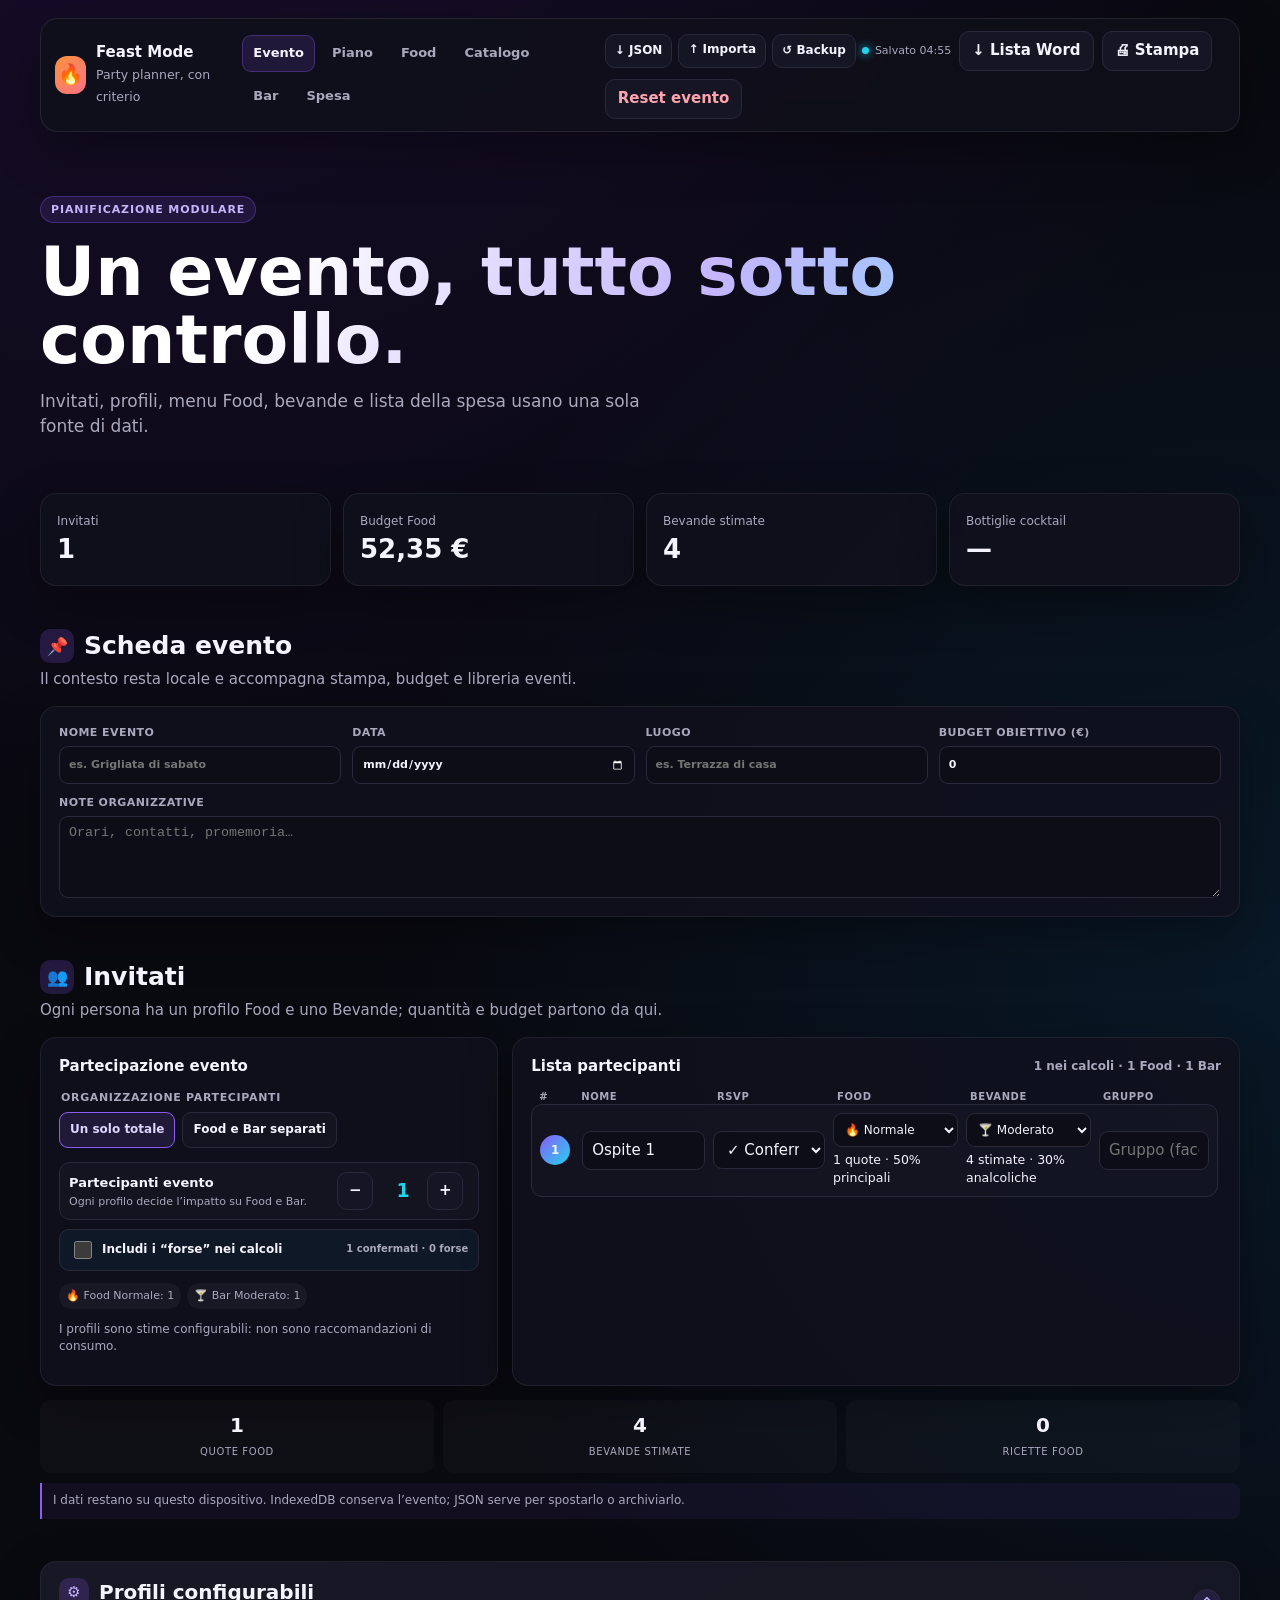
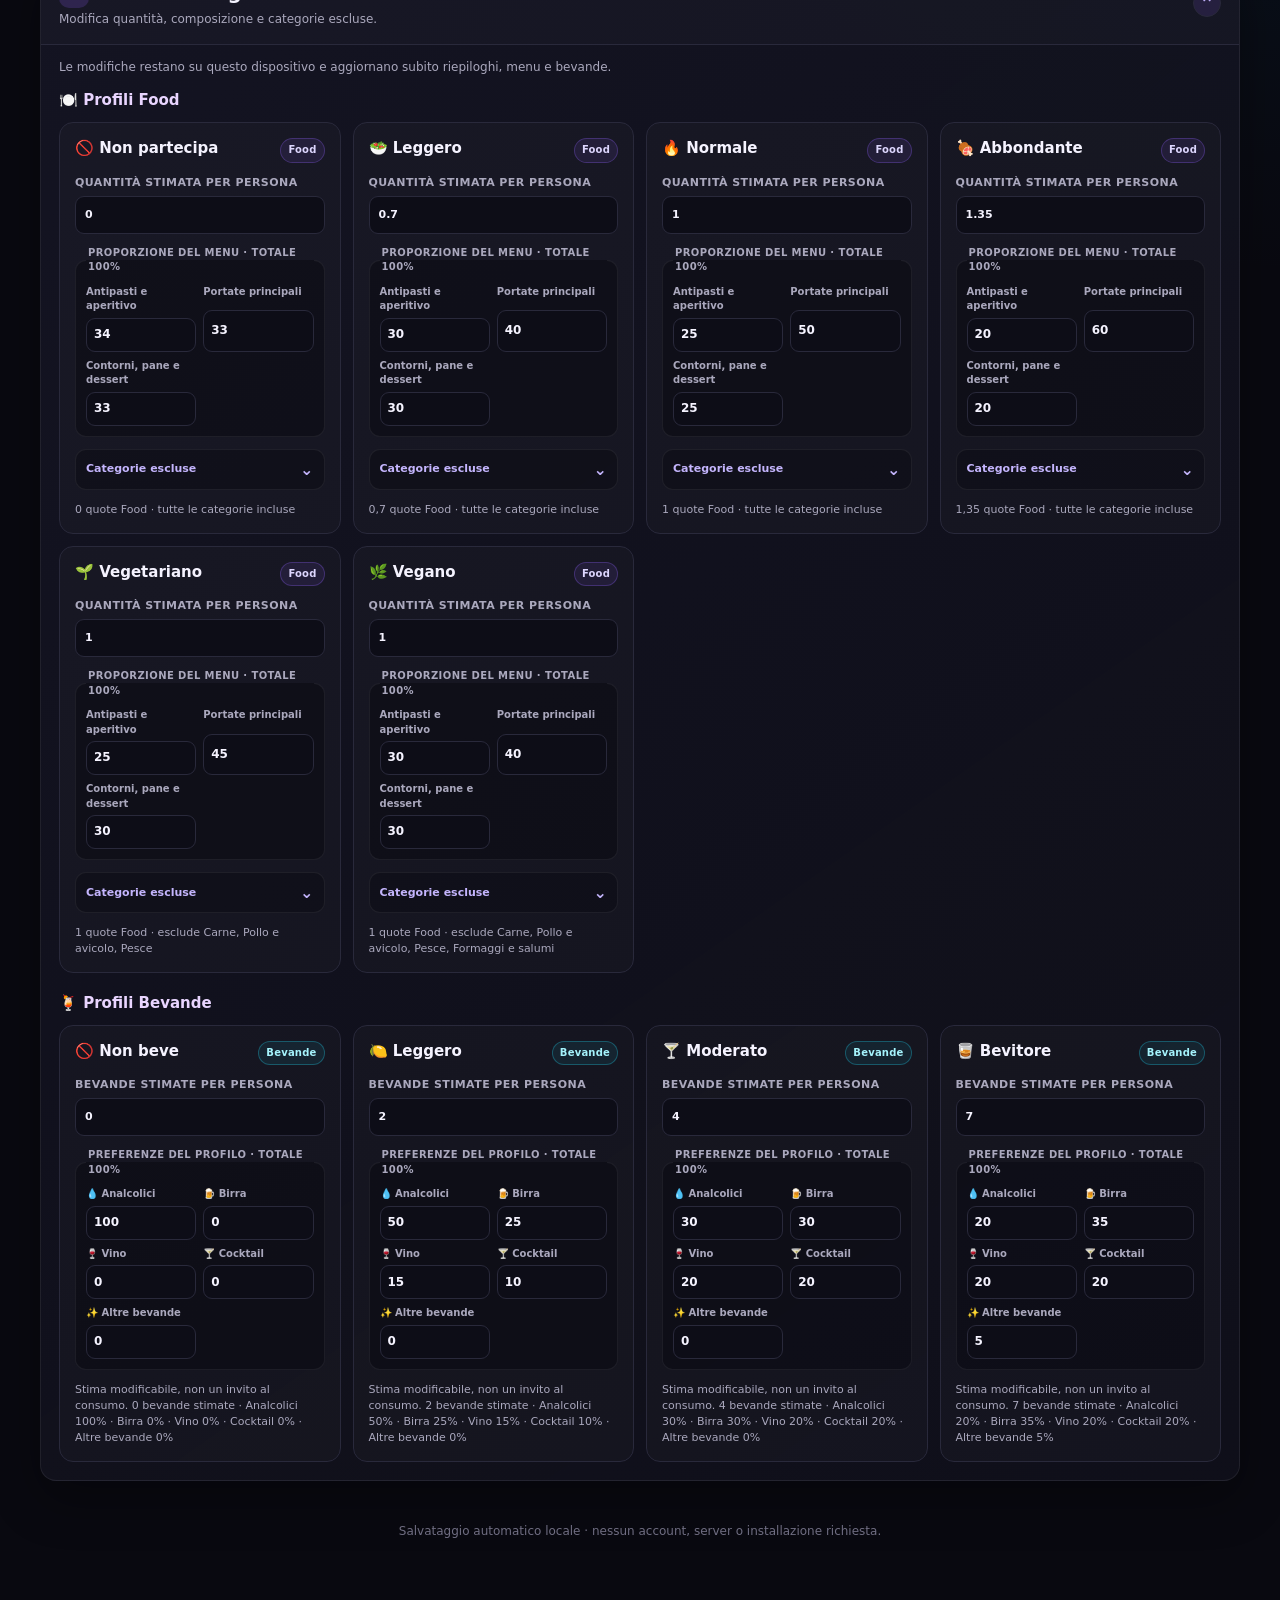
==== commit bb84c47f: "Rename planner to Feast Mode" ====
--- a/Grill-and-Glass/index.html
+++ b/Grill-and-Glass/index.html
@@ -5,7 +5,7 @@
   <meta name="viewport" content="width=device-width,initial-scale=1">
   <meta name="color-scheme" content="dark">
   <meta name="description" content="Pianifica Food, bevande, menu e acquisti per il tuo evento.">
-  <title>Grill & Glass — Food & Drinks</title>
+  <title>Feast Mode — Party Planner</title>
   <link rel="icon" href="data:image/svg+xml,%3Csvg xmlns='http://www.w3.org/2000/svg' viewBox='0 0 64 64'%3E%3Ctext y='.9em' font-size='56'%3E🔥%3C/text%3E%3C/svg%3E">
   <link rel="stylesheet" href="css/app.css">
 </head>
@@ -14,7 +14,7 @@
     <header class="topbar">
       <div class="brand">
         <div class="brand-mark">🔥</div>
-        <div><strong>Grill &amp; Glass</strong><small>Food &amp; Drinks, con criterio</small></div>
+        <div><strong>Feast Mode</strong><small>Party planner, con criterio</small></div>
       </div>
       <nav class="nav-tabs" aria-label="Sezioni del planner">
         <button class="nav-tab active" type="button" data-view="event">Evento</button>
